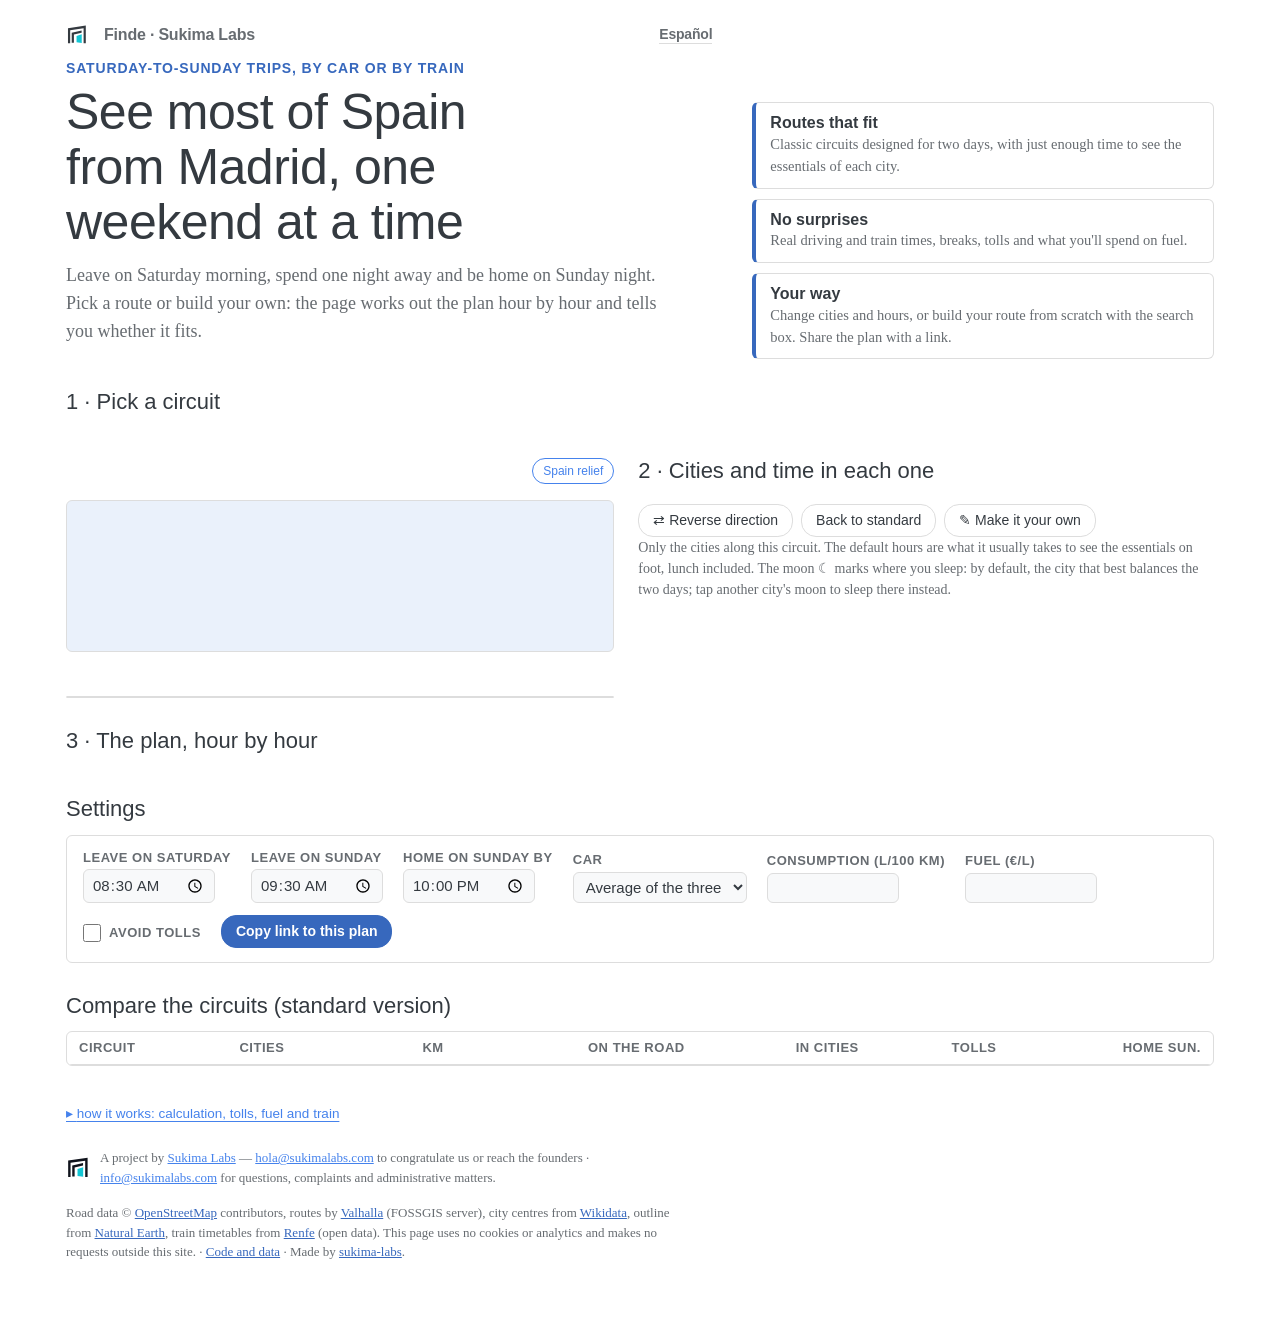
==== docs/en/index.html @ 6081e12b "feat: capa de relieve de España en el mapa, con conmutador Imagen de sombreado de Natural Earth (dom" ====
<!doctype html>
<html lang="en">
<head>
<meta charset="utf-8">
<meta name="viewport" content="width=device-width,initial-scale=1">
<title>Finde · See most of Spain on weekend road trips from Madrid</title>
<meta name="description" content="Saturday-to-Sunday trips from Madrid, by car or by train and hire car: 19 ready-made circuits and nearly two hundred places. Pick the cities, set the time in each one and check that you are home on Sunday.">
<meta name="color-scheme" content="light dark">
<meta name="google-site-verification" content="s1TIlbmjL93XM59QImM3-l1OtaMeNN7oV5-nbAHBfOQ">
<link rel="canonical" href="https://sukimalabs.com/finde/en/">
<link rel="alternate" hreflang="es" href="https://sukimalabs.com/finde/">
<link rel="alternate" hreflang="en" href="https://sukimalabs.com/finde/en/">
<link rel="alternate" hreflang="x-default" href="https://sukimalabs.com/finde/">
<meta property="og:type" content="website">
<meta property="og:url" content="https://sukimalabs.com/finde/en/">
<meta property="og:title" content="Finde · See most of Spain on weekend road trips from Madrid">
<meta property="og:description" content="19 ready-made routes, by car or by train to Galicia, Barcelona or Málaga. Leave on Saturday, come back on Sunday, and the page tells you if it fits.">
<meta property="og:locale" content="en_GB">
<meta property="og:image" content="https://sukimalabs.com/finde/og-en.png">
<meta property="og:image:width" content="1200">
<meta property="og:image:height" content="630">
<meta name="twitter:card" content="summary_large_image">
<link rel="icon" href="../favicon.svg" type="image/svg+xml">
<link rel="preload" href="../datos.json" as="fetch" crossorigin>
<link rel="stylesheet" href="../estilo.css?v=3">
<script type="module" src="../app.js"></script>
</head>
<body>
<!-- Generado por herramientas/construir.py desde herramientas/plantilla.html y datos/textos.json: no editar aquí. -->
<div class="wrap">
  <header class="cab">
    <div>
      <p class="marca"><svg class="iso" width="22" height="22" viewBox="0 0 200 200" aria-hidden="true" focusable="false"><path d="M 18 174 L 18 38 L 180 14 L 180 174 L 160 174 L 160 39 L 38 57 L 38 174 Z" fill="currentColor"/><path d="M 52 170 L 52 80 L 142 59 L 142 79 L 72 96 L 72 170 Z" fill="currentColor"/><path d="M 96 167 L 96 109 L 143 93 L 143 173 Z" fill="#14C6D4"/></svg> <a href="https://sukimalabs.com" class="jl">Finde · Sukima Labs</a>
        <a href="../" class="idioma" id="idioma" hreflang="es" lang="es">Español</a></p>
      <p class="kicker">Saturday-to-Sunday trips, by car or by train</p>
      <h1>See most of Spain from Madrid, one weekend at a time</h1>
      <p class="lede">Leave on Saturday morning, spend one night away and be home on Sunday night. Pick a route or build your own: the page works out the plan hour by hour and tells you whether it fits.</p>
      <p class="portada" id="portada"></p>
    </div>
    <ul class="ventajas">
      <li><strong>Routes that fit</strong>Classic circuits designed for two days, with just enough time to see the essentials of each city.</li>
      <li><strong>No surprises</strong>Real driving and train times, breaks, tolls and what you&#x27;ll spend on fuel.</li>
      <li><strong>Your way</strong>Change cities and hours, or build your route from scratch with the search box. Share the plan with a link.</li>
    </ul>
  </header>

  <section aria-labelledby="t-circ">
    <h2 id="t-circ" class="seccion">1 · Pick a circuit</h2>
    <div class="circuitos" id="circuitos" role="radiogroup" aria-label="Circuits"></div>
  </section>

  <section class="principal" aria-labelledby="t-viaje">
    <div class="col-mapa">
      <div class="mapa-barra"><button id="btn-relieve" type="button" aria-pressed="true">Spain relief</button></div>
      <div class="mapa"><svg id="mapa" role="img" aria-label="Route map"></svg></div>
      <div id="veredicto" class="veredicto" aria-live="polite"></div>
      <dl class="cifras" id="cifras"></dl>
    </div>
    <div class="col-ciudades">
      <div class="titulo-fila">
        <h2 id="t-viaje" class="seccion">2 · Cities and time in each one</h2>
        <div class="acciones">
          <button type="button" id="invertir" class="btn">⇄ Reverse direction</button>
          <button type="button" id="estandar" class="btn">Back to standard</button>
          <button type="button" id="editar" class="btn">✎ Make it your own</button>
          <button type="button" id="ordenar" class="btn" hidden>Reorder to drive less</button>
          <button type="button" id="vaciar" class="btn" hidden>Clear</button>
        </div>
      </div>
      <div class="modo" id="modo" hidden>
        <div class="seg" role="radiogroup" aria-label="How you travel">
          <button type="button" role="radio" data-modo="coche">🚗 By car from Madrid</button>
          <button type="button" role="radio" data-modo="tren">🚄 Train + hire car</button>
        </div>
        <div class="modo-sel">
          <label id="l-estacion">Train to <select id="estacion"></select></label>
        </div>
        <p class="ayuda" id="ayuda-tren"></p>
      </div>
      <p class="ayuda" id="ayuda-circ">Only the cities along this circuit. The default hours are what it usually takes to see the essentials on foot, lunch included. The moon ☾ marks where you sleep: by default, the city that best balances the two days; tap another city&#x27;s moon to sleep there instead.</p>
      <p class="ayuda" id="ayuda-propio" hidden>Build your own route with any place in the search box: by car from Madrid, or by train to a station and by hire car from there. Each one goes where it adds the least detour, the arrows change the order and the moon ☾ marks where you sleep.</p>
      <div class="buscador" id="buscador" hidden>
        <input id="buscar" type="search" placeholder="Search for a city or town…" aria-label="Search for a city or town…" autocomplete="off" spellcheck="false">
        <p class="sug-tit" id="sug-tit"></p>
        <ul class="resultados" id="resultados"></ul>
      </div>
      <ol class="ciudades" id="ciudades"></ol>
    </div>
  </section>

  <section aria-labelledby="t-itin">
    <h2 id="t-itin" class="seccion">3 · The plan, hour by hour</h2>
    <div class="dias" id="dias"></div>
  </section>

  <section aria-labelledby="t-aj">
    <h2 id="t-aj" class="seccion">Settings</h2>
    <div class="ajustes">
      <label>Leave on Saturday <input id="s1" type="time" value="08:30"></label>
      <label>Leave on Sunday <input id="s2" type="time" value="09:30"></label>
      <label>Home on Sunday by <input id="fin" type="time" value="22:00"></label>
      <label>Car <select id="coche">
        <option value="media">Average of the three</option>
        <option value="gasolina">Petrol</option>
        <option value="diesel">Diesel</option>
        <option value="hibrido">Hybrid (non-plug-in)</option></select></label>
      <label>Consumption (L/100 km) <input id="l" type="text" inputmode="decimal" autocomplete="off"></label>
      <label>Fuel (€/L) <input id="p" type="text" inputmode="decimal" autocomplete="off"></label>
      <label class="check"><input id="np" type="checkbox"> Avoid tolls</label>
      <button type="button" id="compartir" class="btn btn-fuerte">Copy link to this plan</button>
    </div>
  </section>

  <section aria-labelledby="t-comp">
    <h2 id="t-comp" class="seccion">Compare the circuits (standard version)</h2>
    <div class="tabla"><table>
      <thead><tr><th>Circuit</th><th>Cities</th><th class="n">km</th><th class="n">On the road</th><th class="n">In cities</th><th class="n">Tolls</th><th class="n">Home Sun.</th></tr></thead>
      <tbody id="comparar"></tbody>
    </table></div>
  </section>

  <footer class="pie" id="pie">
    <details class="como">
      <summary>how it works: calculation, tolls, fuel and train</summary>
      <p><strong>How it is calculated.</strong> Driving times come from the Valhalla route planner on OpenStreetMap data, without traffic. Each leg gets 15 min added to get into town and park, plus 15 min for every 2 h of continuous driving, the break recommended by Spain's traffic authority (DGT). You set the time in each city; the default is what it usually takes to see the essentials on foot. In the city where you sleep, that time is split between Saturday afternoon and Sunday morning.</p>
      <p><strong>Tolls.</strong> The page shows the kilometres on toll roads according to OpenStreetMap and how much time it costs to avoid them; the price is not calculated because it depends on the stretch and the time of day. With “Avoid tolls” the whole plan is recalculated on the free alternative.</p>
      <p id="pie-combustible"></p>
      <p id="pie-tren"></p>
      <p id="fuera"></p>
    </details>
    
  <div class="sukima"><svg class="iso" width="24" height="24" viewBox="0 0 200 200" aria-hidden="true" focusable="false"><path d="M 18 174 L 18 38 L 180 14 L 180 174 L 160 174 L 160 39 L 38 57 L 38 174 Z" fill="#10131C"/><path d="M 52 170 L 52 80 L 142 59 L 142 79 L 72 96 L 72 170 Z" fill="#10131C"/><path d="M 96 167 L 96 109 L 143 93 L 143 173 Z" fill="#14C6D4"/></svg><p>A project by <a href="https://sukimalabs.com">Sukima Labs</a> — <a href="mailto:hola@sukimalabs.com">hola@sukimalabs.com</a> to congratulate us or reach the founders · <a href="mailto:info@sukimalabs.com">info@sukimalabs.com</a> for questions, complaints and administrative matters.</p></div>
    <p class="creditos">Road data © <a href="https://www.openstreetmap.org/copyright">OpenStreetMap</a> contributors, routes by <a href="https://valhalla.github.io/valhalla/">Valhalla</a> (FOSSGIS server), city centres from <a href="https://www.wikidata.org">Wikidata</a>, outline from <a href="https://www.naturalearthdata.com">Natural Earth</a>, train timetables from <a href="https://data.renfe.com">Renfe</a> (open data). This page uses no cookies or analytics and makes no requests outside this site. <span id="generado"></span> · <a href="https://github.com/sukima-labs/finde">Code and data</a> · Made by <a href="https://github.com/sukima-labs">sukima-labs</a>.</p>
  </footer>
</div>
<noscript><p class="wrap">This page needs JavaScript to calculate the plans.</p></noscript>
</body>
</html>
---- docs/estilo.css ----
/* Finde — estética de Litera (Bootswatch): blanco, azul #4582ec, letra del sistema para la interfaz y
   Georgia para el texto que se lee. Sin fuentes propias. El azul fuerte (--via) es el que lleva texto
   blanco encima (5,4:1); el claro (--via-claro) solo traza líneas y bordes. Los carteles de carretera
   (.via) conservan el azul de autovía y el rojo de peaje: son información, no decoración. */
:root{
  --bg:#fff; --surface:#fff; --tenue:#f8f9fa; --ink:#343a40; --muted:#676c71; --line:#ddd;
  --mar:#eaf1fb; --tierra:#fff; --tierra-otra:#f1f2f4; --borde:#c9ced4;
  --via:#3768bd; --via-claro:#4582ec; --via-suave:#dae6fb; --via-ink:#fff;
  --autovia:#1d4f9c; --autovia-ink:#fff; --peaje:#c0392b; --peaje-bg:#f7dddc; --tren:#0f7383;
  --ok:#016b45; --ok-bg:#ccf1e3; --aviso:#8a5a12; --aviso-bg:#fcefdc; --mal:#b52f2b; --mal-bg:#f7dddc;
  --f-rotulo:-apple-system,BlinkMacSystemFont,"Segoe UI",Roboto,"Helvetica Neue",Arial,"Noto Sans",sans-serif;
  --f-texto:var(--f-rotulo);
  --f-lectura:Georgia,Cambria,"Times New Roman",Times,serif;
  --r:6px; --pastilla:1.078em;
  color-scheme:light;
}
@media (prefers-color-scheme:dark){:root{
  --bg:#212529; --surface:#2b3035; --tenue:#343a40; --ink:#ddd; --muted:#a6abb0; --line:#495057;
  --mar:#1a2433; --tierra:#2b3035; --tierra-otra:#25292d; --borde:#5c636a;
  --via:#8fb4f4; --via-claro:#8fb4f4; --via-suave:#1c2c47; --via-ink:#10213f;
  --autovia:#6fa3e8; --autovia-ink:#0b1118; --peaje:#ff8a80; --peaje-bg:#3a1c1a; --tren:#74c7d4;
  --ok:#67d4ac; --ok-bg:#002517; --aviso:#f6ce95; --aviso-bg:#302310; --mal:#e89895; --mal-bg:#2b1110;
  color-scheme:dark}}

*{box-sizing:border-box}
body{margin:0;background:var(--bg);color:var(--ink);font:400 16px/1.5 var(--f-texto);-webkit-font-smoothing:antialiased}
a{color:var(--via)}
.wrap{max-width:1180px;margin:0 auto;padding:24px 16px 48px;display:grid;grid-template-columns:minmax(0,1fr);gap:30px}
button,input{font:inherit;color:inherit}
:focus-visible{outline:2px solid var(--via-claro);outline-offset:2px}

.marca{font:600 20px/1 var(--f-rotulo);letter-spacing:-.01em;margin:0 0 14px;display:flex;align-items:center;gap:8px}
.senal{display:inline-grid;place-items:center;width:28px;height:28px;background:var(--via);color:var(--via-ink);border-radius:var(--r);box-shadow:inset 0 0 0 2px var(--via),inset 0 0 0 3.5px var(--via-ink)}
.jl{font-weight:600;color:var(--muted);text-decoration:none;font-size:16px}
.jl:hover{color:var(--via)}
h1{font:500 clamp(30px,5vw,46px)/1.1 var(--f-rotulo);margin:0;letter-spacing:-.01em;text-wrap:balance;max-width:22ch}
.lede{margin:12px 0 0;color:var(--muted);max-width:68ch;font-size:17px}
.seccion{font:500 22px/1.2 var(--f-rotulo);margin:0 0 12px}

/* Circuitos */
.circuitos{display:grid;grid-template-columns:repeat(auto-fill,minmax(min(230px,calc(50% - 5px)),1fr));gap:10px}
.circuitos{grid-auto-rows:1fr}
.circ{display:grid;gap:4px;align-content:start;height:100%;text-align:left;background:var(--surface);border:1.5px solid var(--line);border-radius:var(--r);padding:10px 12px;cursor:pointer}
.circ:hover{border-color:var(--via-claro)}
.circ[aria-checked="true"]{background:var(--via);border-color:var(--via);color:var(--via-ink)}
.circ strong{font:600 16.5px/1.2 var(--f-rotulo)}
.circ small{font-size:13px;opacity:.8;font-variant-numeric:tabular-nums}
.punto{display:inline-block;width:8px;height:8px;border-radius:50%;margin-right:6px;vertical-align:1px}
.punto.ok{background:var(--ok)} .punto.justo{background:var(--aviso)} .punto.no{background:var(--mal)}
.circ[aria-checked="true"] .punto{box-shadow:0 0 0 1.5px var(--via-ink)}

/* Principal */
.principal{display:grid;grid-template-columns:minmax(0,1fr) minmax(0,1.05fr);gap:24px;align-items:start}
@media (max-width:900px){.principal{grid-template-columns:minmax(0,1fr)}}
.col-mapa{display:grid;gap:12px;position:sticky;top:12px}
@media (max-width:900px){.col-mapa{position:static}}
.mapa{background:var(--mar);border:1px solid var(--line);border-radius:var(--r);overflow:hidden}
.mapa svg{display:block;width:100%;height:auto}
.veredicto{border-radius:var(--r);padding:10px 14px;font-weight:600}
.veredicto.ok{background:var(--ok-bg);color:var(--ok)}
.veredicto.justo{background:var(--aviso-bg);color:var(--aviso)}
.veredicto.no{background:var(--mal-bg);color:var(--mal)}
.veredicto span{display:block;font-weight:400;font-size:14px;color:var(--ink);opacity:.85}
.cifras{display:grid;grid-template-columns:repeat(3,minmax(0,1fr));gap:1px;background:var(--line);border:1px solid var(--line);border-radius:var(--r);overflow:hidden;margin:0}
.cifras div{background:var(--surface);padding:8px 12px}
.cifras dt{font:600 12px/1.2 var(--f-rotulo);text-transform:uppercase;letter-spacing:.04em;color:var(--muted)}
.cifras dd{margin:2px 0 0;font:500 19px/1.25 var(--f-rotulo);font-variant-numeric:tabular-nums}
.cifras dd small{font:400 12px/1.2 var(--f-texto);color:var(--muted);display:block}

.titulo-fila{display:flex;flex-wrap:wrap;justify-content:space-between;align-items:baseline;gap:8px}
.acciones{display:flex;gap:8px;flex-wrap:wrap}
.btn{background:var(--surface);border:1px solid var(--line);border-radius:var(--pastilla);padding:5px 14px;cursor:pointer;font-size:14px}
.btn:hover{border-color:var(--via-claro)}
.btn-fuerte{background:var(--via);color:var(--via-ink);border-color:var(--via);font-weight:600}
.ayuda{margin:0 0 12px;color:var(--muted);font-size:14px}

/* Lista de ciudades */
.ciudades{list-style:none;margin:0;padding:0;display:grid;gap:8px}
.ciudad{background:var(--surface);border:1px solid var(--line);border-radius:var(--r);padding:10px 12px;display:grid;grid-template-columns:auto minmax(0,1fr) auto;gap:4px 12px;align-items:center}
.ciudad.fuera{background:transparent;border-style:dashed}
.ciudad.fuera .nom,.ciudad.fuera .ver{opacity:.75}
.ciudad input[type=checkbox]{width:20px;height:20px;accent-color:var(--via);margin:0}
.nom{font:600 17px/1.2 var(--f-rotulo);display:flex;align-items:baseline;gap:8px;flex-wrap:wrap}
.nom small{font:400 13px/1 var(--f-texto);color:var(--muted)}
.num{display:inline-grid;place-items:center;min-width:22px;height:22px;border-radius:50%;background:var(--via);color:var(--via-ink);font:600 13px/1 var(--f-texto)}
.ver{grid-column:2/4;font-size:14px;color:var(--muted);margin:0}
.ctrl{display:flex;align-items:center;gap:6px;justify-self:end}
.luna{border:1px solid var(--line);background:var(--surface);border-radius:6px;width:34px;height:30px;cursor:pointer;font-size:16px;line-height:1;opacity:.45}
.luna[aria-pressed="true"]{opacity:1;background:var(--via);border-color:var(--via);color:var(--via-ink)}
.paso{display:inline-flex;align-items:center;border:1px solid var(--line);border-radius:6px;overflow:hidden;background:var(--surface)}
.paso button{border:0;background:transparent;width:30px;height:30px;cursor:pointer;font-size:17px}
.paso button:hover{background:var(--tenue)}
.paso output{min-width:58px;text-align:center;font:600 15px/1 var(--f-texto);font-variant-numeric:tabular-nums}
.paso.cambiado output{color:var(--via)}
.coste{font-size:14px;font-variant-numeric:tabular-nums;text-align:right}
.coste.cabe{color:var(--ok)} .coste.nocabe{color:var(--mal)}

/* Días */
.dias{display:grid;grid-template-columns:repeat(2,minmax(0,1fr));gap:16px}
@media (max-width:760px){.dias{grid-template-columns:1fr}}
.dia{background:var(--surface);border:1px solid var(--line);border-radius:var(--r);padding:12px 14px}
.dia h3{font:500 19px/1.2 var(--f-rotulo);margin:0 0 8px;display:flex;justify-content:space-between;gap:10px;flex-wrap:wrap;align-items:baseline}
.dia h3 small{font:400 13px/1 var(--f-texto);color:var(--muted)}
.tl{list-style:none;margin:0;padding:0}
.tl li{display:grid;grid-template-columns:48px minmax(0,1fr) auto;gap:10px;padding:7px 0;border-top:1px dashed var(--line);align-items:baseline}
.tl li:first-child{border-top:0}
.tl time{font-variant-numeric:tabular-nums;color:var(--muted);font-size:14px}
.tl .dur{font-variant-numeric:tabular-nums;font-size:14px;text-align:right;white-space:nowrap}
.tl .coche .que{color:var(--muted);font-size:15px}
.tl .visita .que{font-weight:600}
.tl .fin time{color:var(--ink);font-weight:600}
.via{display:inline-block;font:600 11.5px/1.55 var(--f-rotulo);background:var(--autovia);color:var(--autovia-ink);border-radius:3px;padding:0 5px;margin-left:5px}
.via.ap{background:var(--peaje);color:var(--autovia-ink)}
.etq{font-size:13px;color:var(--muted);margin-left:6px;font-weight:400}
.peaje{display:inline-block;font-size:12.5px;color:var(--peaje);background:var(--peaje-bg);border-radius:4px;padding:0 6px;margin-left:6px}
.aviso{display:block;margin-top:8px;font-size:13.5px;background:var(--aviso-bg);color:var(--aviso);border-radius:var(--r);padding:4px 8px}

/* Ajustes */
.ajustes{display:flex;flex-wrap:wrap;gap:12px 20px;align-items:flex-end;background:var(--surface);border:1px solid var(--line);border-radius:var(--r);padding:14px 16px}
.ajustes label{display:grid;gap:4px;font:600 13px/1.2 var(--f-rotulo);text-transform:uppercase;letter-spacing:.04em;color:var(--muted)}
.ajustes input{font:400 15px/1.2 var(--f-texto);text-transform:none;letter-spacing:0;color:var(--ink);background:var(--tenue);border:1px solid var(--line);border-radius:var(--r);padding:5px 8px;width:132px}

/* Tabla */
.tabla{overflow-x:auto;background:var(--surface);border:1px solid var(--line);border-radius:var(--r)}
table{border-collapse:collapse;width:100%;min-width:820px;font-size:14.5px}
th,td{padding:8px 12px;text-align:left;border-bottom:1px solid var(--line)}
th{font:600 13px/1.2 var(--f-rotulo);text-transform:uppercase;letter-spacing:.04em;color:var(--muted)}
td.n,th.n{text-align:right;font-variant-numeric:tabular-nums;white-space:nowrap}
tbody tr:last-child td{border-bottom:0}
tbody tr.sel td{background:var(--via-suave)}
td button{all:unset;cursor:pointer;font-weight:600;color:var(--via)}
td button:focus-visible{outline:2px solid var(--via-claro)}
td.tarde{color:var(--mal);font-weight:600}

.pie{font-size:14px;color:var(--muted);max-width:80ch;display:grid;gap:4px}
.pie p{margin:0 0 8px}
.creditos{font-size:13px}
.toast{position:fixed;left:50%;bottom:20px;transform:translateX(-50%);background:var(--ink);color:var(--bg);padding:8px 14px;border-radius:6px;font-size:14px}

/* Rótulos del mapa (SVG) */
.rot{font-family:var(--f-rotulo);font-weight:600;fill:var(--ink)}
.rot-madrid{font-weight:700}
.rot-fuera{fill:var(--muted);font-weight:600}
#mapa text:not(.rot){font-family:var(--f-texto)}
.ajustes label.check{display:flex;align-items:center;gap:8px;padding-bottom:6px}
.ajustes label.check input{width:18px;height:18px;accent-color:var(--via);margin:0}

/* Idioma */
.idioma{margin-left:auto;font:600 14px/1 var(--f-texto);color:var(--muted);text-decoration:none;border-bottom:1px solid var(--line);padding-bottom:2px}
.idioma:hover{color:var(--via);border-bottom-color:var(--via)}
.marca{flex-wrap:wrap}

/* La ciudad donde se duerme */
.ciudad.noche{border:2px solid var(--via);box-shadow:0 0 0 3px var(--via-suave)}
.chip-noche{grid-column:2/4;margin:0;font-size:13px;color:var(--muted)}
.chip-noche span{display:inline-block;background:var(--via);color:var(--via-ink);font:600 13px/1.5 var(--f-texto);border-radius:4px;padding:0 7px;margin-right:6px}
.partido{grid-column:1/4;display:grid;gap:8px;margin-top:6px;padding-top:10px;border-top:1px dashed var(--line)}
.partido-txt{margin:0;font-size:14px;color:var(--ink)}
.mitad{display:flex;justify-content:space-between;align-items:center;gap:12px;flex-wrap:wrap;background:var(--tenue);border-radius:6px;padding:8px 10px}
.mitad strong{display:block;font:600 15.5px/1.2 var(--f-rotulo)}
.mitad small{font-size:13px;color:var(--muted);font-variant-numeric:tabular-nums}

/* Ajustes: selector de coche y campos apagados con «media» */
.ajustes select{font:400 15px/1.2 var(--f-texto);text-transform:none;letter-spacing:0;color:var(--ink);background:var(--tenue);border:1px solid var(--line);border-radius:var(--r);padding:5px 8px}
.ajustes input:disabled{opacity:.55}

/* «Tu recorrido» */
.circ-propio{border-style:dashed;border-color:var(--via-claro)}
.circ-propio strong::before{content:"✎ "}
.buscador{display:grid;gap:8px;margin-bottom:12px}
.buscador input{font:400 16px/1.3 var(--f-texto);color:var(--ink);background:var(--surface);border:1px solid var(--via-claro);border-radius:var(--r);padding:10px 12px;width:100%}
.sug-tit{margin:2px 0 0;font-size:13.5px;color:var(--muted)}
.resultados{list-style:none;margin:0;padding:0;display:grid;gap:6px}
.res{all:unset;box-sizing:border-box;width:100%;display:flex;justify-content:space-between;align-items:center;gap:12px;background:var(--surface);border:1px solid var(--line);border-radius:var(--r);padding:8px 12px;cursor:pointer}
.res:hover:not([disabled]),.res:focus-visible{border-color:var(--via-claro);outline:none;box-shadow:0 0 0 .25rem color-mix(in srgb,var(--via-claro) 25%,transparent)}
.res[disabled]{cursor:default;opacity:.6}
.res-nom{font:600 16px/1.25 var(--f-rotulo);min-width:0}
.res-nom small{font:400 13px/1 var(--f-texto);color:var(--muted);margin-left:4px}
.res-ver{display:block;font:400 13px/1.35 var(--f-texto);color:var(--muted);margin-top:2px}
.res-coste{font-size:13.5px;font-variant-numeric:tabular-nums;text-align:right;white-space:nowrap}
.res-coste .cabe{color:var(--ok)} .res-coste .nocabe{color:var(--mal)}
.mover{display:grid;gap:2px}
.mover button,.quitar{border:1px solid var(--line);background:var(--surface);border-radius:var(--r);width:26px;height:22px;cursor:pointer;font-size:13px;line-height:1;padding:0;color:var(--ink)}
.mover button[disabled]{opacity:.3;cursor:default}
.quitar{width:30px;height:30px;font-size:14px}
.quitar:hover{border-color:var(--mal);color:var(--mal)}
[hidden]{display:none!important}
@media (max-width:460px){.res{flex-direction:column;align-items:flex-start}.res-coste{text-align:left}}

/* Portada */
.cab{display:grid;grid-template-columns:minmax(0,1.4fr) minmax(0,1fr);gap:20px 40px;align-items:end}
@media (max-width:900px){.cab{grid-template-columns:1fr}}
.kicker{margin:0 0 8px;font:600 14px/1.2 var(--f-rotulo);text-transform:uppercase;letter-spacing:.06em;color:var(--via)}
.cab h1{font-size:clamp(32px,5.2vw,50px);max-width:19ch}
.portada{margin:14px 0 0;font-size:15px;color:var(--muted)}
.portada b{font:600 17px/1 var(--f-rotulo);color:var(--ink)}
.ventajas{list-style:none;margin:0;padding:0;display:grid;gap:10px}
.ventajas li{background:var(--surface);border:1px solid var(--line);border-left:4px solid var(--via);border-radius:6px;padding:10px 14px;font-size:14.5px;color:var(--muted)}
.ventajas strong{display:block;font:600 16px/1.3 var(--f-rotulo);color:var(--ink)}

/* Cómo se va: en coche o en tren + coche de alquiler */
.modo{display:grid;gap:8px;min-width:0;margin:0 0 12px;background:var(--surface);border:1px solid var(--line);border-radius:var(--r);padding:10px 12px}
.seg{display:flex;border:1px solid var(--line);border-radius:var(--pastilla);overflow:hidden;width:fit-content;max-width:100%}
.seg button{flex:1 1 auto;min-width:0}
.seg button{border:0;background:transparent;padding:6px 12px;cursor:pointer;font-size:14px;color:var(--ink)}
.seg button+button{border-left:1px solid var(--line)}
.seg button[aria-checked="true"]{background:var(--via);color:var(--via-ink);font-weight:600}
.modo-sel{display:flex;flex-wrap:wrap;gap:8px 16px}
.modo-sel label{display:grid;flex:1 1 220px;gap:4px;font:600 13px/1.2 var(--f-rotulo);text-transform:uppercase;letter-spacing:.04em;color:var(--muted);min-width:0}
.modo-sel select{width:100%;font:400 15px/1.2 var(--f-texto);text-transform:none;letter-spacing:0;color:var(--ink);background:var(--tenue);border:1px solid var(--line);border-radius:var(--r);padding:5px 8px;max-width:100%}
.modo .ayuda{margin:0;font-size:13px}
.tl .tren .que{color:var(--tren);font-size:15px;font-weight:600}
.tl .alquiler .que{color:var(--muted);font-size:14px;font-style:italic}
.tipo{display:inline-block;font:600 11.5px/1.55 var(--f-rotulo);background:var(--tren);color:var(--surface);border-radius:3px;padding:0 5px;margin-left:5px}

/* Litera: lo que se LEE va en Georgia; la interfaz, en la letra del sistema */
.lede,.portada,.ayuda,.ver,.ventajas li,.partido-txt,.res-ver,.pie p,.veredicto span,.sug-tit{font-family:var(--f-lectura)}
.lede{font-size:18px;line-height:1.55}

/* Bloque institucional Sukima Labs */
.sukima{display:flex;gap:10px;align-items:center;margin-top:12px}
.sukima .iso{width:24px;height:24px;flex:none}
.sukima p{font-size:13px;margin:0;color:var(--muted)}
.sukima a{color:var(--via-claro)}

/* Isotipo de marca en la cabecera (adaptado al tema por currentColor) */
.marca .iso{width:22px;height:22px;vertical-align:-4px;margin-right:8px}

/* Desplegable de cómo funciona */
.pie .como{margin:8px 0}
.pie .como summary{cursor:pointer;color:var(--via-claro);font-size:13.5px;text-decoration:underline;text-underline-offset:3px;list-style:none}
.pie .como summary::-webkit-details-marker{display:none}
.pie .como summary::before{content:"▸ "}
.pie .como[open] summary::before{content:"▾ "}
.pie .como[open]{border-top:1.5px solid var(--line);border-bottom:1.5px solid var(--line);padding:6px 0}
.pie .sukima{margin:12px 0}

/* Conmutador de relieve */
.mapa-barra{display:flex;justify-content:flex-end;margin-bottom:4px}
.mapa-barra button{font-size:12px;padding:3px 10px;border-radius:999px;border:1.5px solid var(--line);background:var(--surface);color:var(--muted);cursor:pointer}
.mapa-barra button[aria-pressed="true"]{border-color:var(--via-claro);color:var(--via-claro)}
.mapa svg .relieve{opacity:.5;mix-blend-mode:luminosity}
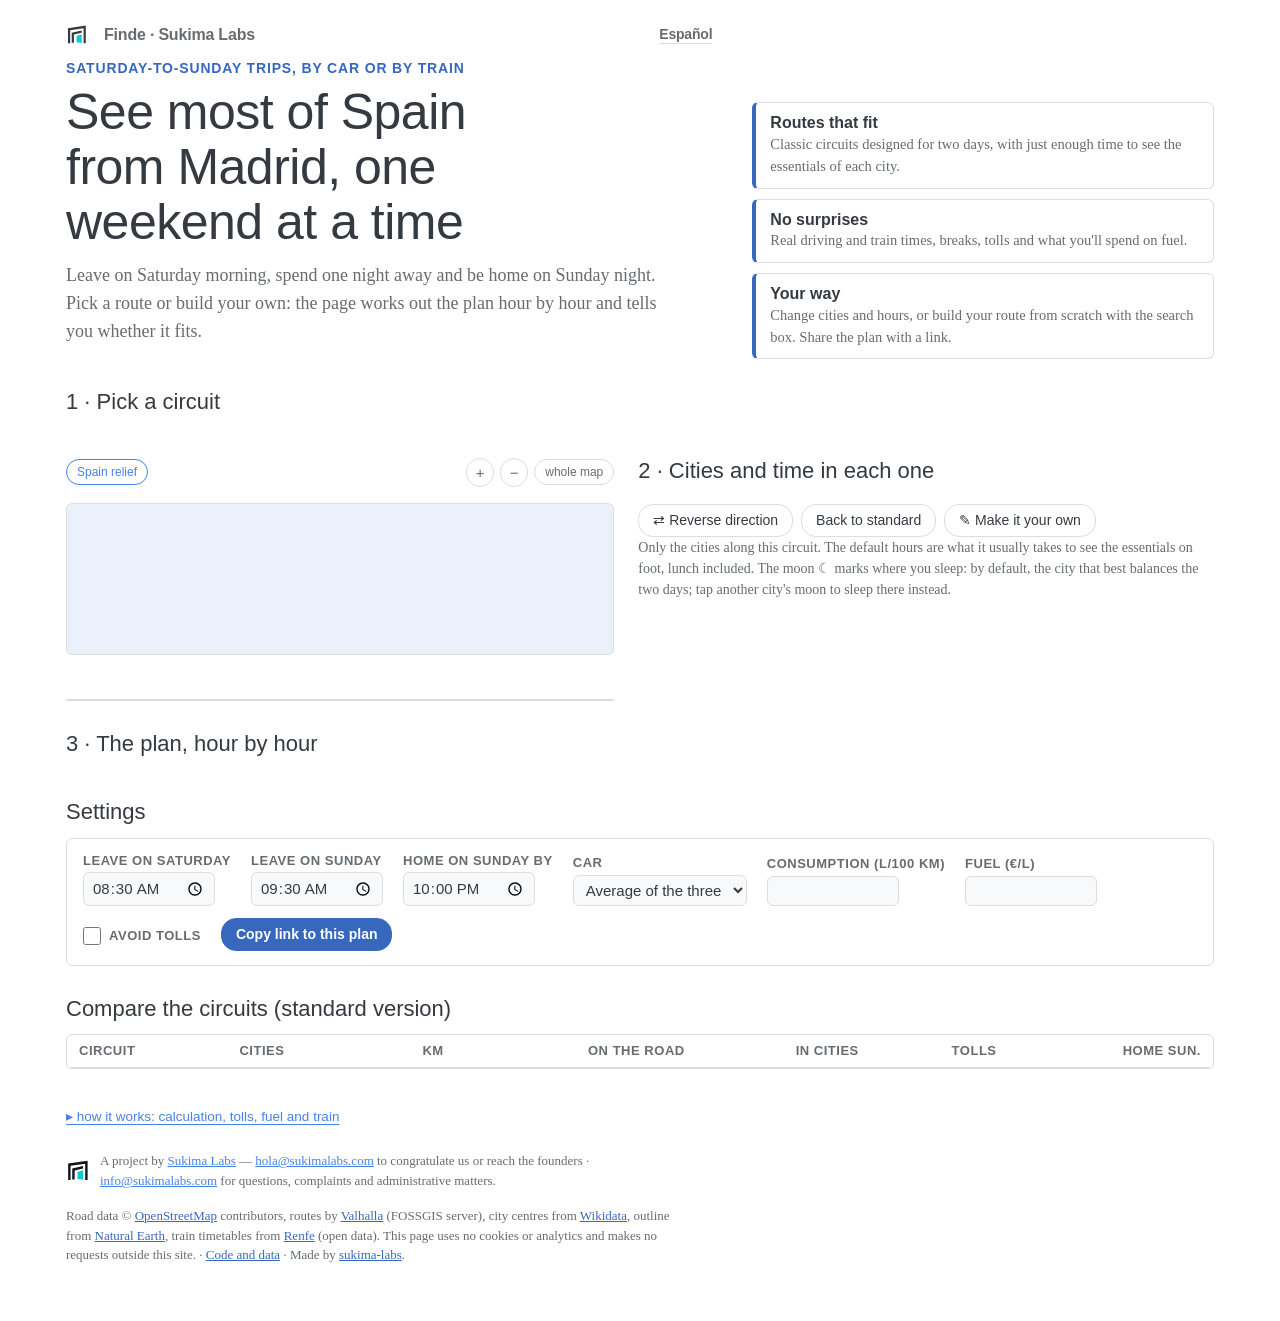
==== commit c1291101: "feat: botones de zoom en el mapa (+, − y 'todo el mapa') Zoom manual sobre el centro de la vista act" ====
--- a/docs/en/index.html
+++ b/docs/en/index.html
@@ -51,7 +51,7 @@
 
   <section class="principal" aria-labelledby="t-viaje">
     <div class="col-mapa">
-      <div class="mapa-barra"><button id="btn-relieve" type="button" aria-pressed="true">Spain relief</button></div>
+      <div class="mapa-barra"><button id="btn-relieve" type="button" aria-pressed="true">Spain relief</button><span class="sep"></span><button id="zoom-mas" type="button" aria-label="Zoom the map in">+</button><button id="zoom-menos" type="button" aria-label="Zoom the map out">−</button><button id="zoom-todo" type="button" class="todo">whole map</button></div>
       <div class="mapa"><svg id="mapa" role="img" aria-label="Route map"></svg></div>
       <div id="veredicto" class="veredicto" aria-live="polite"></div>
       <dl class="cifras" id="cifras"></dl>
--- a/docs/estilo.css
+++ b/docs/estilo.css
@@ -240,3 +240,8 @@
 .mapa-barra button{font-size:12px;padding:3px 10px;border-radius:999px;border:1.5px solid var(--line);background:var(--surface);color:var(--muted);cursor:pointer}
 .mapa-barra button[aria-pressed="true"]{border-color:var(--via-claro);color:var(--via-claro)}
 .mapa svg .relieve{opacity:.5;mix-blend-mode:luminosity}
+
+/* Botones de zoom del mapa */
+.mapa-barra{gap:6px;align-items:center}
+.mapa-barra .sep{flex:1}
+.mapa-barra #zoom-mas,.mapa-barra #zoom-menos{width:28px;padding:3px 0;font-size:15px;line-height:1.4;border-radius:999px}
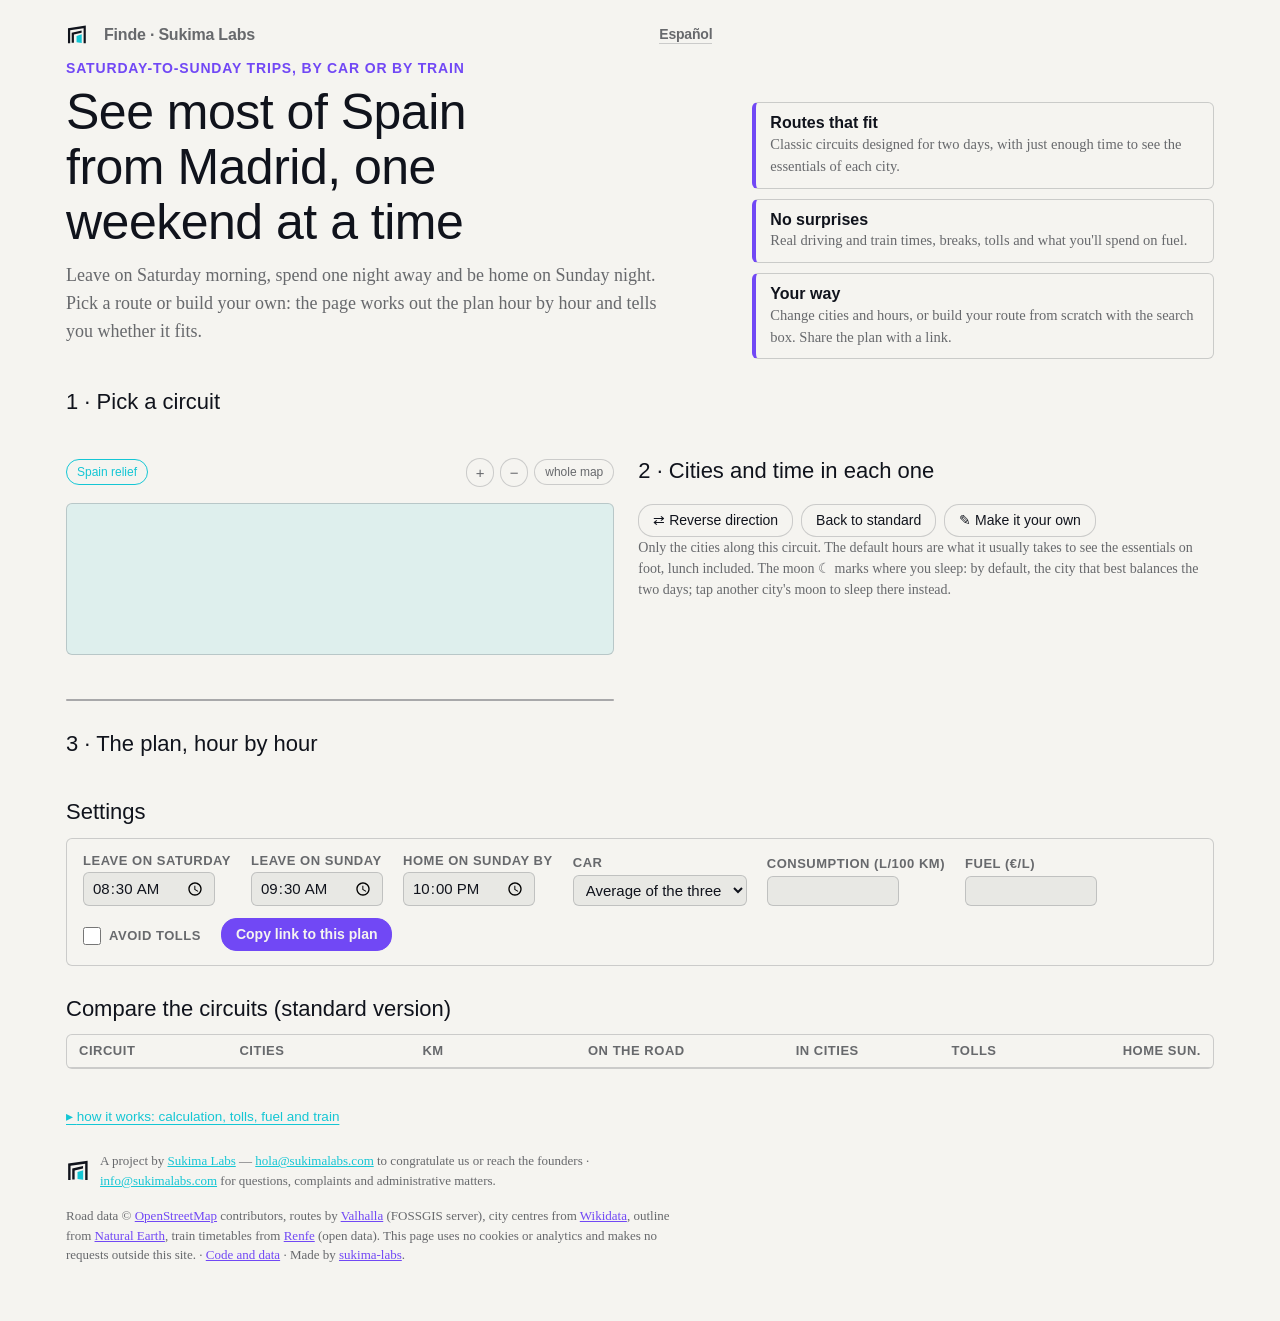
==== commit 4dbb2f0e: "feat: paleta institucional exacta del manual aprobado (grafito, marfil, cian, violeta) Manual de Ide" ====
--- a/docs/en/index.html
+++ b/docs/en/index.html
@@ -22,7 +22,7 @@
 <meta name="twitter:card" content="summary_large_image">
 <link rel="icon" href="../favicon.svg" type="image/svg+xml">
 <link rel="preload" href="../datos.json" as="fetch" crossorigin>
-<link rel="stylesheet" href="../estilo.css?v=3">
+<link rel="stylesheet" href="../estilo.css?v=4">
 <script type="module" src="../app.js"></script>
 </head>
 <body>
--- a/docs/estilo.css
+++ b/docs/estilo.css
@@ -1,12 +1,13 @@
-/* Finde — estética de Litera (Bootswatch): blanco, azul #4582ec, letra del sistema para la interfaz y
-   Georgia para el texto que se lee. Sin fuentes propias. El azul fuerte (--via) es el que lleva texto
-   blanco encima (5,4:1); el claro (--via-claro) solo traza líneas y bordes. Los carteles de carretera
-   (.via) conservan el azul de autovía y el rojo de peaje: son información, no decoración. */
+/* Finde — paleta EXACTA del Manual de Identidad Corporativa APROBADO v1.0 (sección 12):
+   grafito #10131C (base), marfil #F5F4F0 (superficie), cian #14C6D4 (señalizar posibilidades),
+   violeta #7148F5 (acento secundario). Las variantes suaves son esos mismos colores con
+   transparencia, sin tonos ajenos. Los carteles de carretera (.via: azul de autovía, rojo de peaje)
+   y los estados ok/aviso/mal son información semántica, no identidad. */
 :root{
-  --bg:#fff; --surface:#fff; --tenue:#f8f9fa; --ink:#343a40; --muted:#676c71; --line:#ddd;
-  --mar:#eaf1fb; --tierra:#fff; --tierra-otra:#f1f2f4; --borde:#c9ced4;
-  --via:#3768bd; --via-claro:#4582ec; --via-suave:#dae6fb; --via-ink:#fff;
-  --autovia:#1d4f9c; --autovia-ink:#fff; --peaje:#c0392b; --peaje-bg:#f7dddc; --tren:#0f7383;
+  --bg:#F5F4F0; --surface:#F5F4F0; --tenue:rgba(16,19,28,.05); --ink:#10131C; --muted:rgba(16,19,28,.62); --line:rgba(16,19,28,.18);
+  --mar:rgba(20,198,212,.10); --tierra:#F5F4F0; --tierra-otra:rgba(16,19,28,.05); --borde:rgba(16,19,28,.35);
+  --via:#7148F5; --via-claro:#14C6D4; --via-suave:rgba(20,198,212,.18); --via-ink:#F5F4F0;
+  --autovia:#1d4f9c; --autovia-ink:#fff; --peaje:#c0392b; --peaje-bg:#f7dddc; --tren:#14C6D4;
   --ok:#016b45; --ok-bg:#ccf1e3; --aviso:#8a5a12; --aviso-bg:#fcefdc; --mal:#b52f2b; --mal-bg:#f7dddc;
   --f-rotulo:-apple-system,BlinkMacSystemFont,"Segoe UI",Roboto,"Helvetica Neue",Arial,"Noto Sans",sans-serif;
   --f-texto:var(--f-rotulo);
@@ -15,10 +16,10 @@
   color-scheme:light;
 }
 @media (prefers-color-scheme:dark){:root{
-  --bg:#212529; --surface:#2b3035; --tenue:#343a40; --ink:#ddd; --muted:#a6abb0; --line:#495057;
-  --mar:#1a2433; --tierra:#2b3035; --tierra-otra:#25292d; --borde:#5c636a;
-  --via:#8fb4f4; --via-claro:#8fb4f4; --via-suave:#1c2c47; --via-ink:#10213f;
-  --autovia:#6fa3e8; --autovia-ink:#0b1118; --peaje:#ff8a80; --peaje-bg:#3a1c1a; --tren:#74c7d4;
+  --bg:#10131C; --surface:#10131C; --tenue:rgba(245,244,240,.06); --ink:#F5F4F0; --muted:rgba(245,244,240,.6); --line:rgba(245,244,240,.16);
+  --mar:rgba(20,198,212,.08); --tierra:#10131C; --tierra-otra:rgba(245,244,240,.05); --borde:rgba(245,244,240,.35);
+  --via:#14C6D4; --via-claro:#14C6D4; --via-suave:rgba(20,198,212,.14); --via-ink:#10131C;
+  --autovia:#6fa3e8; --autovia-ink:#0b1118; --peaje:#ff8a80; --peaje-bg:#3a1c1a; --tren:#14C6D4;
   --ok:#67d4ac; --ok-bg:#002517; --aviso:#f6ce95; --aviso-bg:#302310; --mal:#e89895; --mal-bg:#2b1110;
   color-scheme:dark}}
 
@@ -211,7 +212,7 @@
 .modo .ayuda{margin:0;font-size:13px}
 .tl .tren .que{color:var(--tren);font-size:15px;font-weight:600}
 .tl .alquiler .que{color:var(--muted);font-size:14px;font-style:italic}
-.tipo{display:inline-block;font:600 11.5px/1.55 var(--f-rotulo);background:var(--tren);color:var(--surface);border-radius:3px;padding:0 5px;margin-left:5px}
+.tipo{display:inline-block;font:600 11.5px/1.55 var(--f-rotulo);background:var(--tren);color:#10131C;border-radius:3px;padding:0 5px;margin-left:5px}
 
 /* Litera: lo que se LEE va en Georgia; la interfaz, en la letra del sistema */
 .lede,.portada,.ayuda,.ver,.ventajas li,.partido-txt,.res-ver,.pie p,.veredicto span,.sug-tit{font-family:var(--f-lectura)}
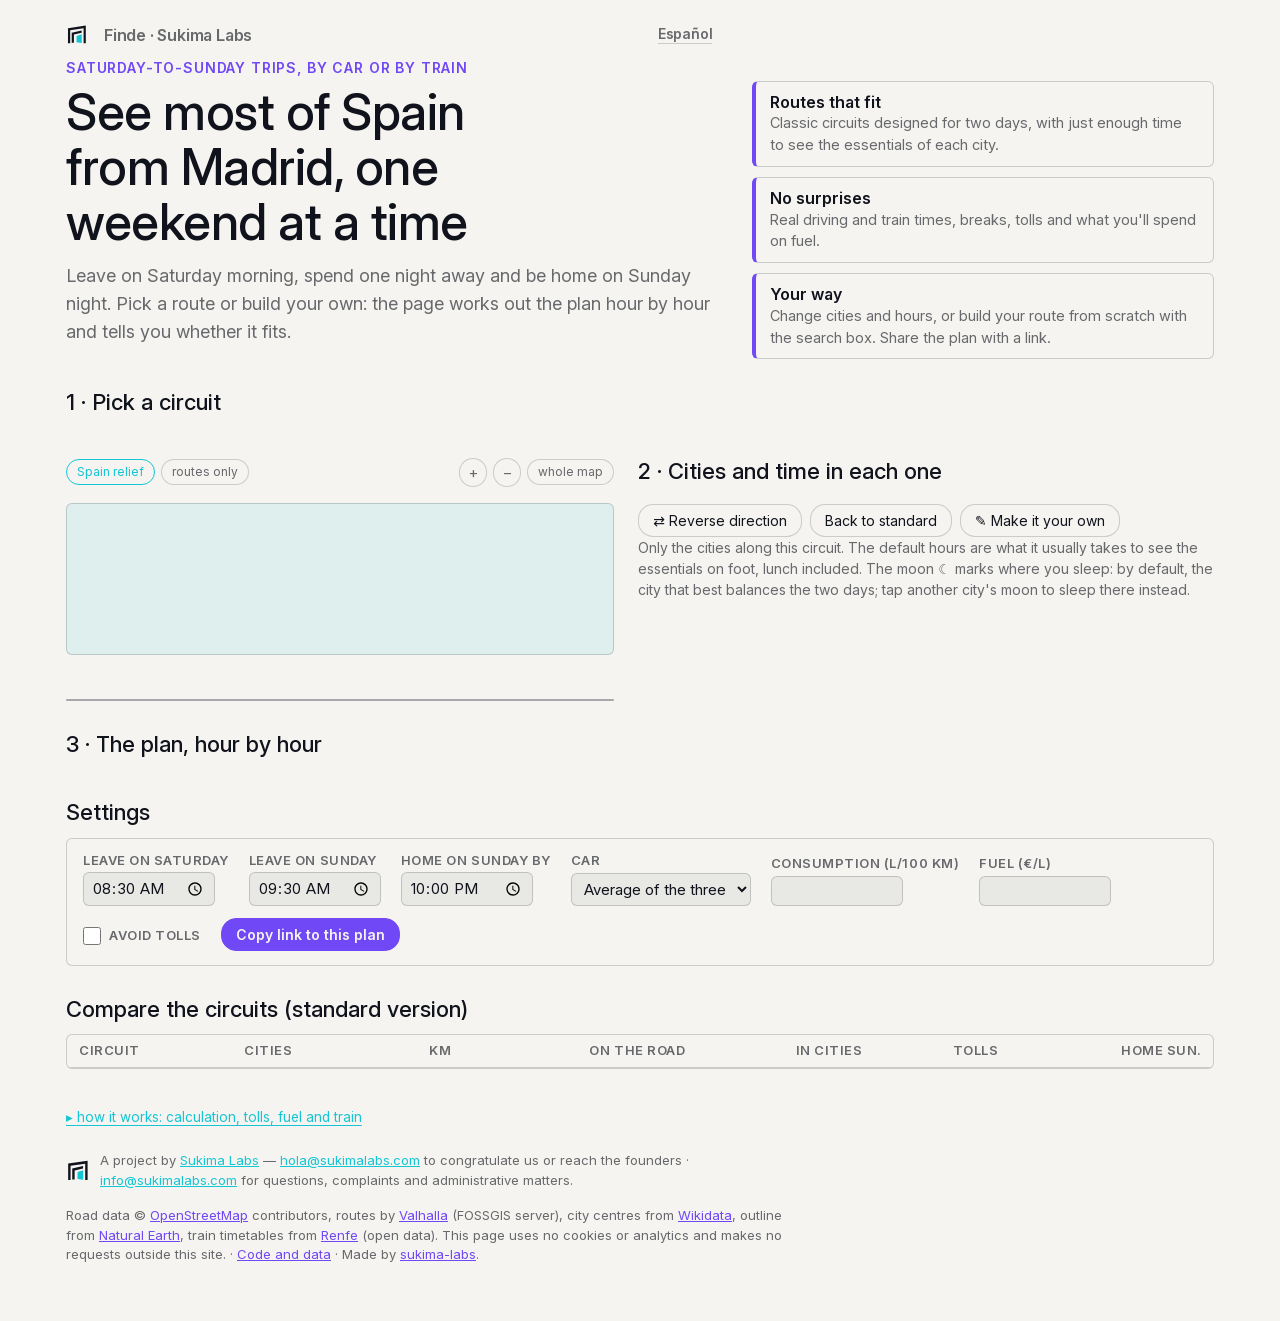
==== commit 00dbebc4: "feat: tipografía Inter del manual (empaquetada), relieve visible y vista 'solo rutas' - Inter variab" ====
--- a/docs/en/index.html
+++ b/docs/en/index.html
@@ -22,7 +22,7 @@
 <meta name="twitter:card" content="summary_large_image">
 <link rel="icon" href="../favicon.svg" type="image/svg+xml">
 <link rel="preload" href="../datos.json" as="fetch" crossorigin>
-<link rel="stylesheet" href="../estilo.css?v=4">
+<link rel="stylesheet" href="../estilo.css?v=5">
 <script type="module" src="../app.js"></script>
 </head>
 <body>
@@ -51,7 +51,7 @@
 
   <section class="principal" aria-labelledby="t-viaje">
     <div class="col-mapa">
-      <div class="mapa-barra"><button id="btn-relieve" type="button" aria-pressed="true">Spain relief</button><span class="sep"></span><button id="zoom-mas" type="button" aria-label="Zoom the map in">+</button><button id="zoom-menos" type="button" aria-label="Zoom the map out">−</button><button id="zoom-todo" type="button" class="todo">whole map</button></div>
+      <div class="mapa-barra"><button id="btn-relieve" type="button" aria-pressed="true">Spain relief</button><button id="btn-esquema" type="button" aria-pressed="false">routes only</button><span class="sep"></span><button id="zoom-mas" type="button" aria-label="Zoom the map in">+</button><button id="zoom-menos" type="button" aria-label="Zoom the map out">−</button><button id="zoom-todo" type="button" class="todo">whole map</button></div>
       <div class="mapa"><svg id="mapa" role="img" aria-label="Route map"></svg></div>
       <div id="veredicto" class="veredicto" aria-live="polite"></div>
       <dl class="cifras" id="cifras"></dl>
--- a/docs/estilo.css
+++ b/docs/estilo.css
@@ -1,3 +1,7 @@
+/* Tipografía de referencia del manual (sección 12): Inter / DejaVu Sans.
+   Inter variable va empaquetada en el propio sitio (fonts/), sin CDNs. */
+@font-face{font-family:Inter;src:url("fonts/InterVariable.woff2") format("woff2-variations");font-weight:100 900;font-style:normal;font-display:swap}
+
 /* Finde — paleta EXACTA del Manual de Identidad Corporativa APROBADO v1.0 (sección 12):
    grafito #10131C (base), marfil #F5F4F0 (superficie), cian #14C6D4 (señalizar posibilidades),
    violeta #7148F5 (acento secundario). Las variantes suaves son esos mismos colores con
@@ -9,9 +13,9 @@
   --via:#7148F5; --via-claro:#14C6D4; --via-suave:rgba(20,198,212,.18); --via-ink:#F5F4F0;
   --autovia:#1d4f9c; --autovia-ink:#fff; --peaje:#c0392b; --peaje-bg:#f7dddc; --tren:#14C6D4;
   --ok:#016b45; --ok-bg:#ccf1e3; --aviso:#8a5a12; --aviso-bg:#fcefdc; --mal:#b52f2b; --mal-bg:#f7dddc;
-  --f-rotulo:-apple-system,BlinkMacSystemFont,"Segoe UI",Roboto,"Helvetica Neue",Arial,"Noto Sans",sans-serif;
+  --f-rotulo:Inter,"DejaVu Sans",-apple-system,BlinkMacSystemFont,"Segoe UI",Roboto,Arial,sans-serif;
   --f-texto:var(--f-rotulo);
-  --f-lectura:Georgia,Cambria,"Times New Roman",Times,serif;
+  --f-lectura:Inter,"DejaVu Sans",Georgia,serif;
   --r:6px; --pastilla:1.078em;
   color-scheme:light;
 }
@@ -240,7 +244,7 @@
 .mapa-barra{display:flex;justify-content:flex-end;margin-bottom:4px}
 .mapa-barra button{font-size:12px;padding:3px 10px;border-radius:999px;border:1.5px solid var(--line);background:var(--surface);color:var(--muted);cursor:pointer}
 .mapa-barra button[aria-pressed="true"]{border-color:var(--via-claro);color:var(--via-claro)}
-.mapa svg .relieve{opacity:.5;mix-blend-mode:luminosity}
+.mapa svg .relieve{opacity:.85;mix-blend-mode:luminosity}
 
 /* Botones de zoom del mapa */
 .mapa-barra{gap:6px;align-items:center}
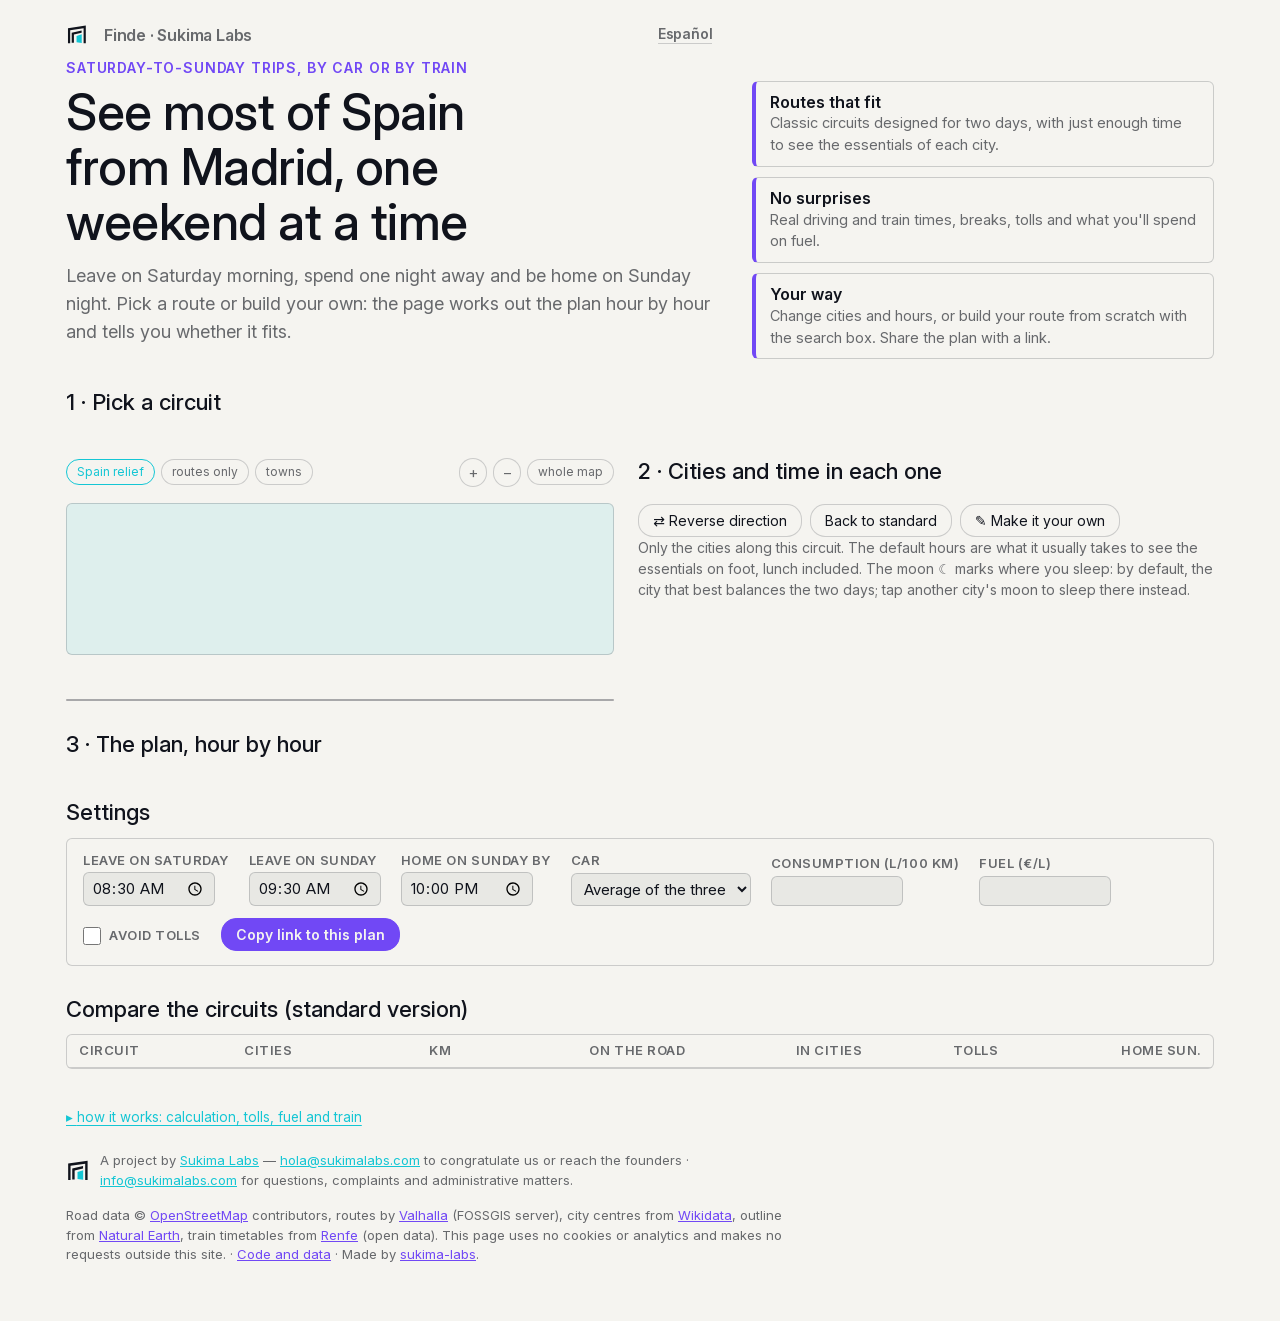
==== commit 7cdb5995: "feat: vista 'ciudades' (196 lugares como puntos) y relieve que ya no lo tapa la silueta - Con el rel" ====
--- a/docs/en/index.html
+++ b/docs/en/index.html
@@ -20,7 +20,9 @@
 <meta property="og:image:width" content="1200">
 <meta property="og:image:height" content="630">
 <meta name="twitter:card" content="summary_large_image">
-<link rel="icon" href="../favicon.svg" type="image/svg+xml">
+<link rel="icon" href="../favicon.svg?v=2" type="image/svg+xml">
+    <link rel="icon" href="../favicon_32.png?v=2" sizes="32x32" type="image/png">
+    <link rel="apple-touch-icon" href="../apple-touch-icon.png?v=2">
 <link rel="preload" href="../datos.json" as="fetch" crossorigin>
 <link rel="stylesheet" href="../estilo.css?v=5">
 <script type="module" src="../app.js"></script>
@@ -51,7 +53,7 @@
 
   <section class="principal" aria-labelledby="t-viaje">
     <div class="col-mapa">
-      <div class="mapa-barra"><button id="btn-relieve" type="button" aria-pressed="true">Spain relief</button><button id="btn-esquema" type="button" aria-pressed="false">routes only</button><span class="sep"></span><button id="zoom-mas" type="button" aria-label="Zoom the map in">+</button><button id="zoom-menos" type="button" aria-label="Zoom the map out">−</button><button id="zoom-todo" type="button" class="todo">whole map</button></div>
+      <div class="mapa-barra"><button id="btn-relieve" type="button" aria-pressed="true">Spain relief</button><button id="btn-esquema" type="button" aria-pressed="false">routes only</button><button id="btn-lugares" type="button" aria-pressed="false">towns</button><span class="sep"></span><button id="zoom-mas" type="button" aria-label="Zoom the map in">+</button><button id="zoom-menos" type="button" aria-label="Zoom the map out">−</button><button id="zoom-todo" type="button" class="todo">whole map</button></div>
       <div class="mapa"><svg id="mapa" role="img" aria-label="Route map"></svg></div>
       <div id="veredicto" class="veredicto" aria-live="polite"></div>
       <dl class="cifras" id="cifras"></dl>
--- a/docs/estilo.css
+++ b/docs/estilo.css
@@ -250,3 +250,7 @@
 .mapa-barra{gap:6px;align-items:center}
 .mapa-barra .sep{flex:1}
 .mapa-barra #zoom-mas,.mapa-barra #zoom-menos{width:28px;padding:3px 0;font-size:15px;line-height:1.4;border-radius:999px}
+
+/* Puntos de lugares del catálogo */
+.mapa .lugar{fill:var(--via-claro);opacity:.5}
+.mapa .lugar-nom{fill:var(--ink);opacity:.8;font-weight:600;paint-order:stroke;stroke:var(--bg);stroke-width:2px;stroke-linejoin:round}
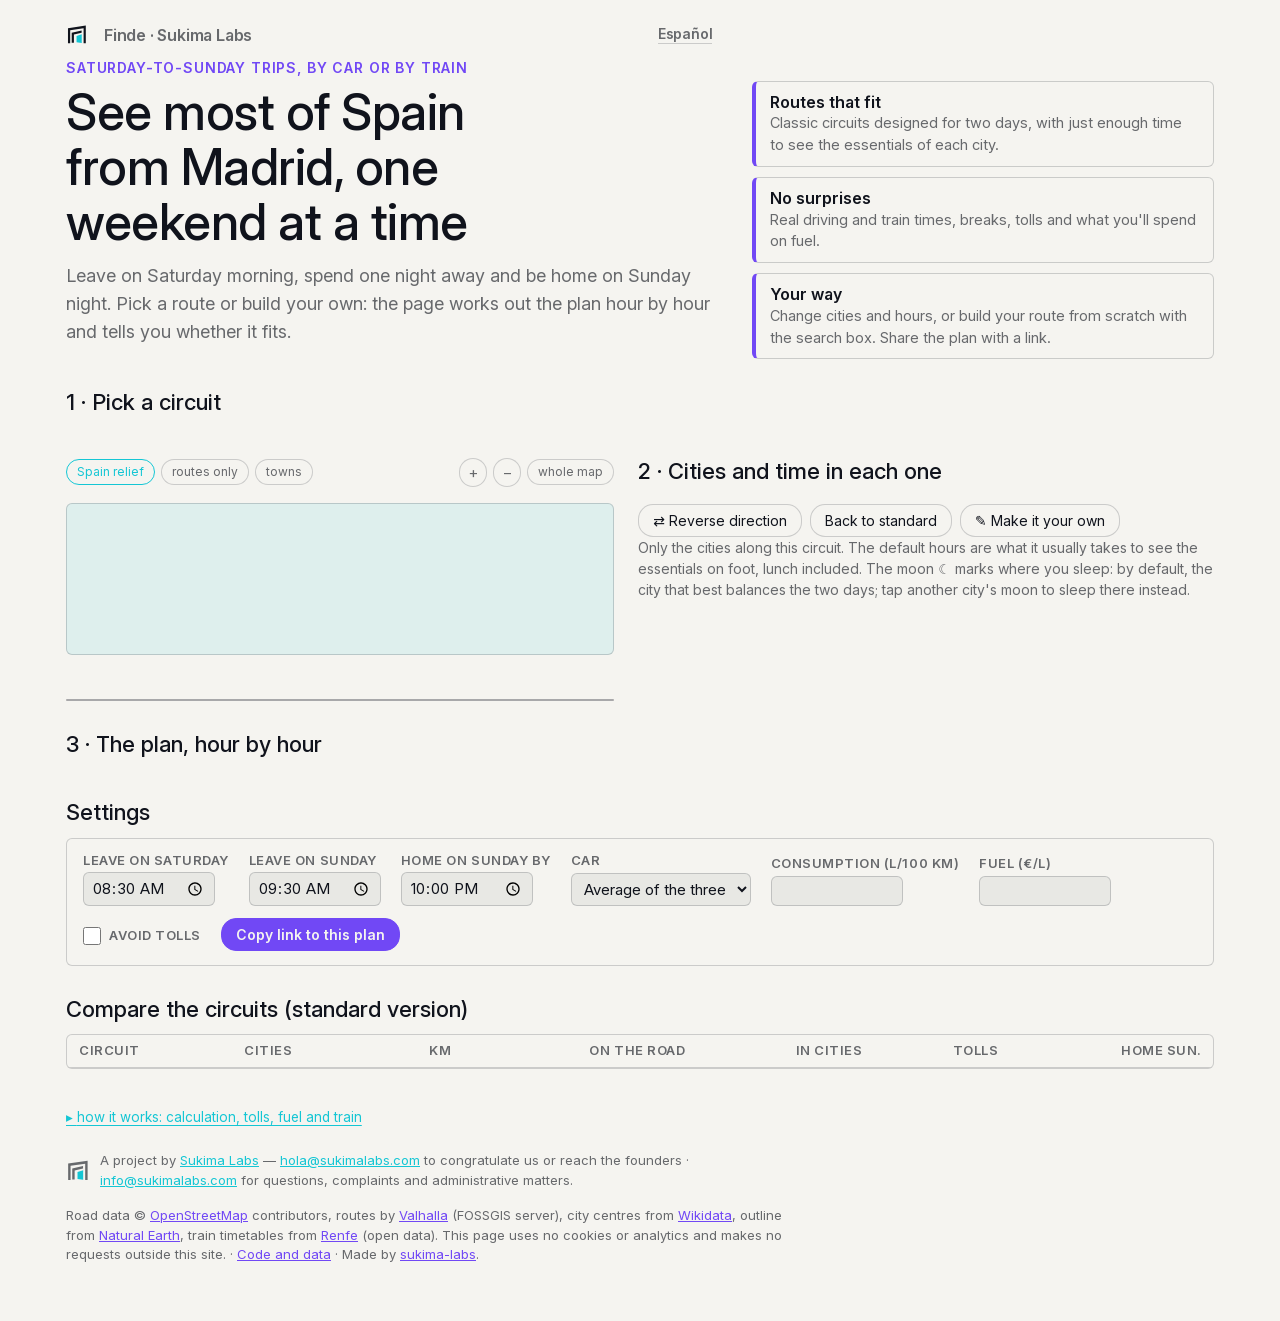
==== commit 9a7945e9: "fix: el isotipo del pie se hace invisible en tema oscuro (grafito sobre grafito) Los trazos del bloq" ====
--- a/docs/en/index.html
+++ b/docs/en/index.html
@@ -131,7 +131,7 @@
       <p id="fuera"></p>
     </details>
     
-  <div class="sukima"><svg class="iso" width="24" height="24" viewBox="0 0 200 200" aria-hidden="true" focusable="false"><path d="M 18 174 L 18 38 L 180 14 L 180 174 L 160 174 L 160 39 L 38 57 L 38 174 Z" fill="#10131C"/><path d="M 52 170 L 52 80 L 142 59 L 142 79 L 72 96 L 72 170 Z" fill="#10131C"/><path d="M 96 167 L 96 109 L 143 93 L 143 173 Z" fill="#14C6D4"/></svg><p>A project by <a href="https://sukimalabs.com">Sukima Labs</a> — <a href="mailto:hola@sukimalabs.com">hola@sukimalabs.com</a> to congratulate us or reach the founders · <a href="mailto:info@sukimalabs.com">info@sukimalabs.com</a> for questions, complaints and administrative matters.</p></div>
+  <div class="sukima"><svg class="iso" width="24" height="24" viewBox="0 0 200 200" aria-hidden="true" focusable="false"><path d="M 18 174 L 18 38 L 180 14 L 180 174 L 160 174 L 160 39 L 38 57 L 38 174 Z" fill="currentColor"/><path d="M 52 170 L 52 80 L 142 59 L 142 79 L 72 96 L 72 170 Z" fill="currentColor"/><path d="M 96 167 L 96 109 L 143 93 L 143 173 Z" fill="#14C6D4"/></svg><p>A project by <a href="https://sukimalabs.com">Sukima Labs</a> — <a href="mailto:hola@sukimalabs.com">hola@sukimalabs.com</a> to congratulate us or reach the founders · <a href="mailto:info@sukimalabs.com">info@sukimalabs.com</a> for questions, complaints and administrative matters.</p></div>
     <p class="creditos">Road data © <a href="https://www.openstreetmap.org/copyright">OpenStreetMap</a> contributors, routes by <a href="https://valhalla.github.io/valhalla/">Valhalla</a> (FOSSGIS server), city centres from <a href="https://www.wikidata.org">Wikidata</a>, outline from <a href="https://www.naturalearthdata.com">Natural Earth</a>, train timetables from <a href="https://data.renfe.com">Renfe</a> (open data). This page uses no cookies or analytics and makes no requests outside this site. <span id="generado"></span> · <a href="https://github.com/sukima-labs/finde">Code and data</a> · Made by <a href="https://github.com/sukima-labs">sukima-labs</a>.</p>
   </footer>
 </div>
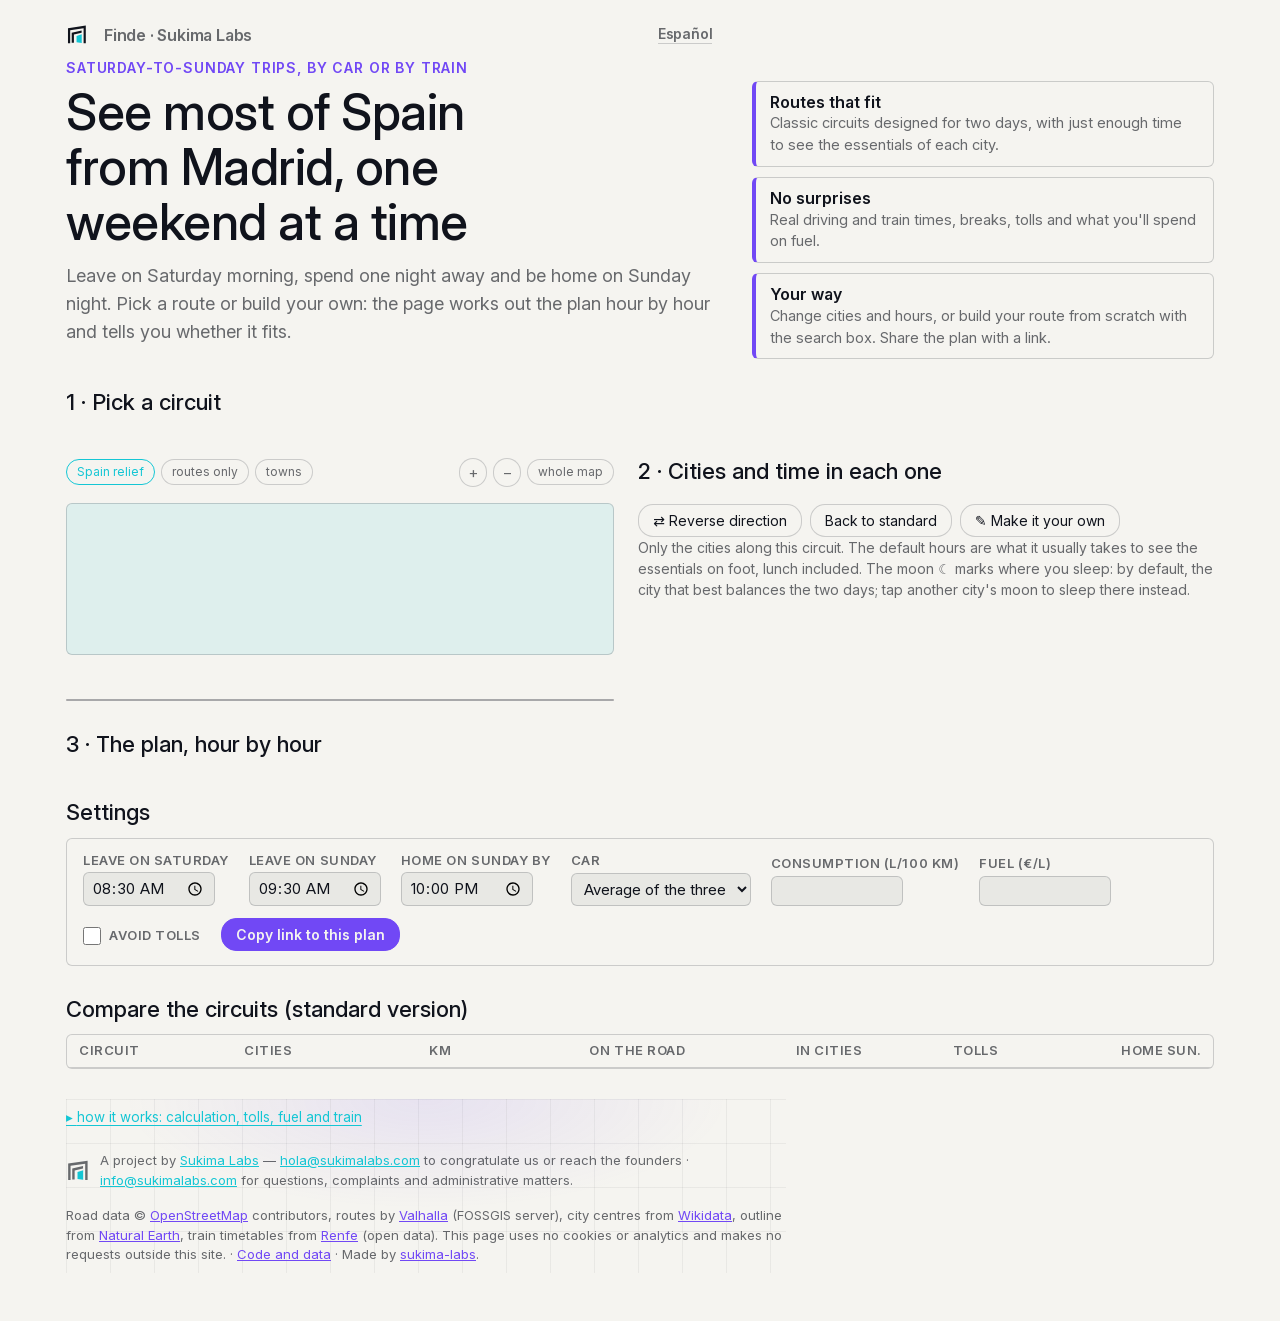
==== commit 5ce677ac: "feat: malla Tron en la banda del pie (guiño de familia, solo donde no hay contenido) Evaluación de J" ====
--- a/docs/en/index.html
+++ b/docs/en/index.html
@@ -24,7 +24,7 @@
     <link rel="icon" href="../favicon_32.png?v=2" sizes="32x32" type="image/png">
     <link rel="apple-touch-icon" href="../apple-touch-icon.png?v=2">
 <link rel="preload" href="../datos.json" as="fetch" crossorigin>
-<link rel="stylesheet" href="../estilo.css?v=5">
+<link rel="stylesheet" href="../estilo.css?v=6">
 <script type="module" src="../app.js"></script>
 </head>
 <body>
--- a/docs/estilo.css
+++ b/docs/estilo.css
@@ -254,3 +254,16 @@
 /* Puntos de lugares del catálogo */
 .mapa .lugar{fill:var(--via-claro);opacity:.5}
 .mapa .lugar-nom{fill:var(--ink);opacity:.8;font-weight:600;paint-order:stroke;stroke:var(--bg);stroke-width:2px;stroke-linejoin:round}
+
+/* Guiño de familia Tron: la malla de la portada solo en la banda del pie,
+   donde no hay contenido denso (decisión de Jeisson tras evaluación). */
+.pie{isolation:isolate;position:relative}
+.pie::before{content:"";position:absolute;inset:0;z-index:-1;pointer-events:none;
+  background:
+    linear-gradient(rgba(16,19,28,.05) 1px,transparent 1px) 0 0/44px 44px,
+    linear-gradient(90deg,rgba(16,19,28,.05) 1px,transparent 1px) 0 0/44px 44px,
+    radial-gradient(60% 90% at 50% 0%,rgba(113,72,245,.10),transparent 70%)}
+@media (prefers-color-scheme:dark){.pie::before{background:
+  linear-gradient(rgba(245,244,240,.05) 1px,transparent 1px) 0 0/44px 44px,
+  linear-gradient(90deg,rgba(245,244,240,.05) 1px,transparent 1px) 0 0/44px 44px,
+  radial-gradient(60% 90% at 50% 0%,rgba(113,72,245,.14),transparent 70%)}}
